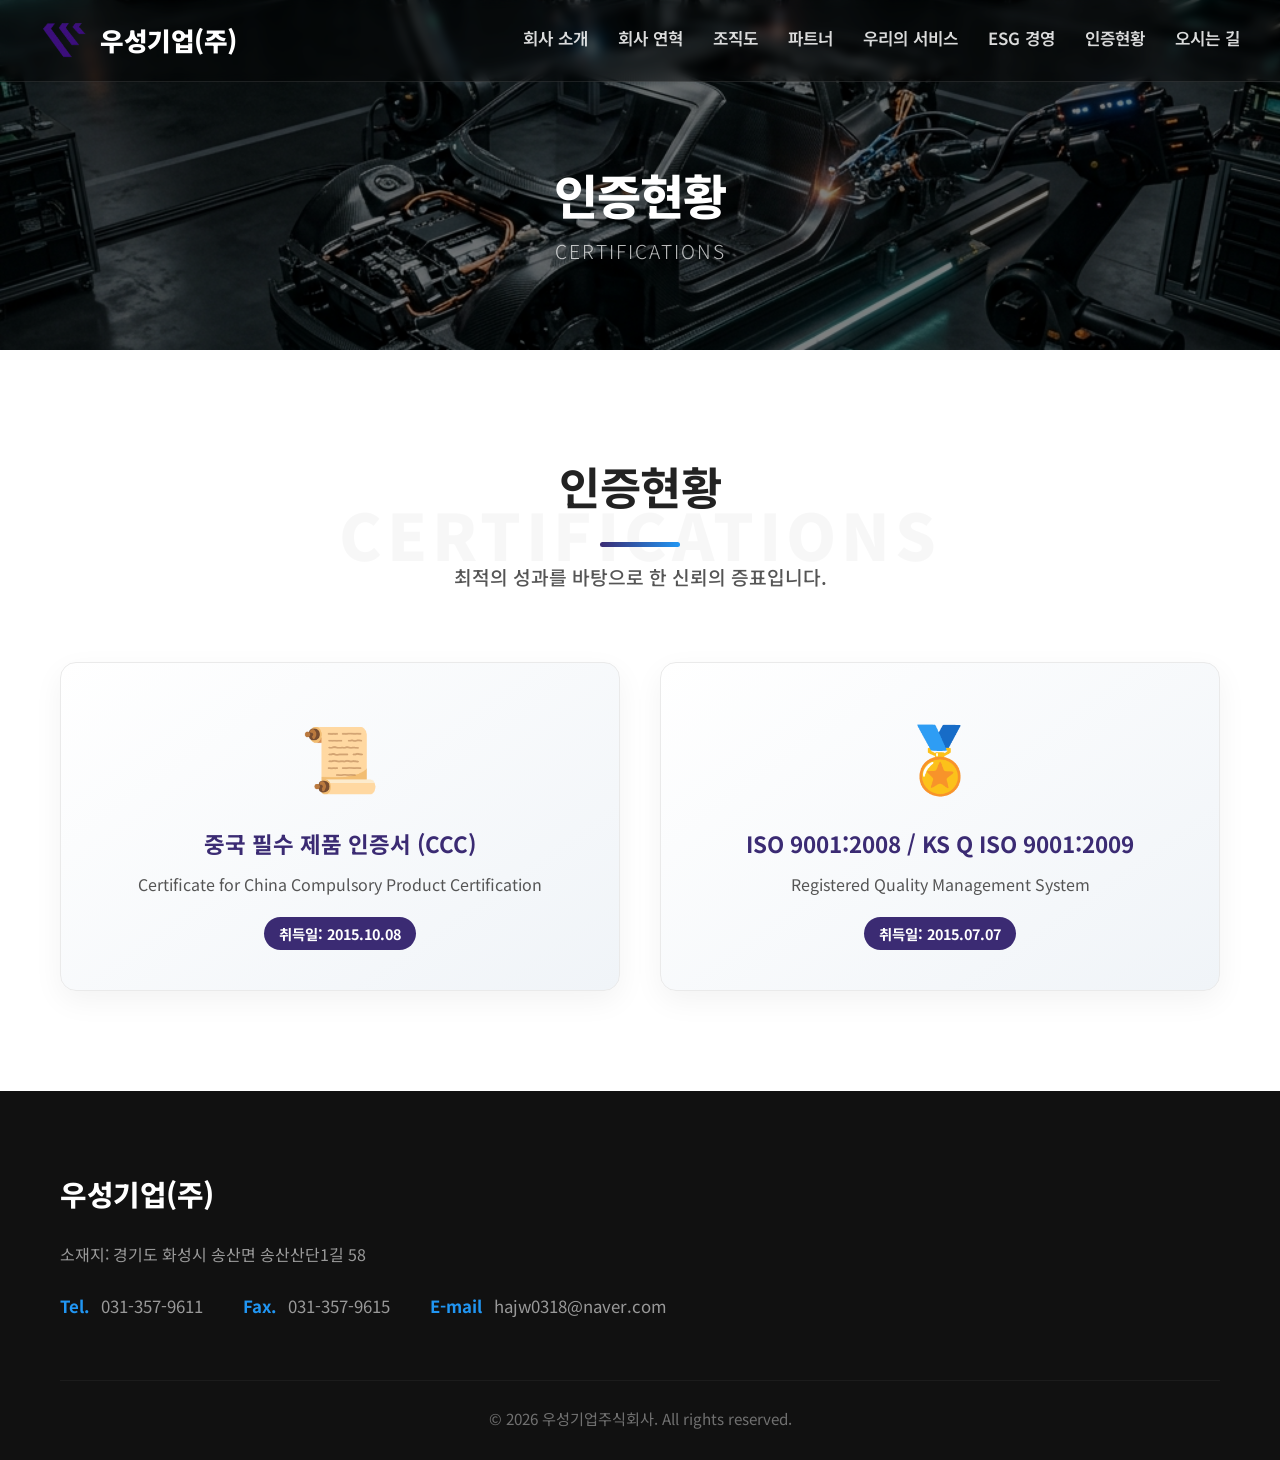
==== certifications.html @ cf86daaf "Convert to multi-page layout with transparent header" ====
<!DOCTYPE html>
<html lang="ko">
<head>
    <meta charset="UTF-8">
    <meta name="viewport" content="width=device-width, initial-scale=1.0">
    <title>우성기업(주) - 최고의 기술력과 최고의 노하우를 더합니다</title>
    <meta name="description" content="자동차부품 제조회사로, 차량의 소음이나 열 방출에 따른 방음/방열관리의 제품을 생산하고 있습니다.">
    <link rel="stylesheet" href="style.css">
    <link rel="preconnect" href="https://fonts.googleapis.com">
    <link rel="preconnect" href="https://fonts.gstatic.com" crossorigin>
    <link href="https://fonts.googleapis.com/css2?family=Noto+Sans+KR:wght@300;400;500;700;900&display=swap" rel="stylesheet">
</head>
<body>
    <header class="header">
        <div class="container header-container">
            <a href="#" class="logo">
                <img src="assets/logo.png" alt="우성기업 로고" class="header-logo">
                우성기업(주)
            </a>
            <nav class="nav">
                <a href="index.html">회사 소개</a>
                <a href="history.html">회사 연혁</a>
                <a href="organization.html">조직도</a>
                <a href="partners.html">파트너</a>
                <a href="services.html">우리의 서비스</a>
                <a href="esg.html">ESG 경영</a>
                <a href="certifications.html">인증현황</a>
                <a href="#contact">오시는 길</a>
            </nav>
        </div>
    </header>
    <section class="hero-section">
        <div class="hero-overlay"></div>
        <div class="hero-content">
            <h1>인증현황</h1>
            <p>CERTIFICATIONS</p>
        </div>
    </section>
    <main>
<section id="certifications" class="section certifications-section">
            <div class="container">
                <div class="section-header">
                    <h2>인증현황</h2>
                    <div class="divider"></div>
                    <p class="en-title" style="margin-top: -65px;">CERTIFICATIONS</p>
                    <p class="section-subtitle">최적의 성과를 바탕으로 한 신뢰의 증표입니다.</p>
                </div>
                <div class="certs-grid">
                    <div class="cert-card">
                        <div class="cert-icon">📜</div>
                        <h3>중국 필수 제품 인증서 (CCC)</h3>
                        <p>Certificate for China Compulsory Product Certification</p>
                        <span class="cert-date">취득일: 2015.10.08</span>
                    </div>
                    <div class="cert-card">
                        <div class="cert-icon">🏅</div>
                        <h3>ISO 9001:2008 / KS Q ISO 9001:2009</h3>
                        <p>Registered Quality Management System</p>
                        <span class="cert-date">취득일: 2015.07.07</span>
                    </div>
                </div>
            </div>
        </section>
    </main>

    <footer id="contact" class="footer">
        <div class="container footer-container">
            <div class="footer-info">
                <h3>우성기업(주)</h3>
                <p>소재지: 경기도 화성시 송산면 송산산단1길 58</p>
                <div class="contact-details">
                    <span><strong>Tel.</strong> 031-357-9611</span>
                    <span><strong>Fax.</strong> 031-357-9615</span>
                    <span><strong>E-mail</strong> hajw0318@naver.com</span>
                </div>
            </div>
            <div class="footer-copyright">
                &copy; 2026 우성기업주식회사. All rights reserved.
            </div>
        </div>
    </footer>
</body>
</html>
---- style.css ----
:root {
    --primary-color: #3b2b73;
    --secondary-color: #0d47a1;
    --accent-color: #2196f3;
    --text-dark: #222222;
    --text-light: #555555;
    --bg-light: #f4f6f9;
    --white: #ffffff;
    --border-color: #eaeaea;
    --transition: all 0.3s cubic-bezier(0.25, 0.8, 0.25, 1);
}

* {
    margin: 0;
    padding: 0;
    box-sizing: border-box;
}

body {
    font-family: 'Noto Sans KR', sans-serif;
    color: var(--text-dark);
    line-height: 1.6;
    background-color: var(--white);
    overflow-x: hidden;
}

html {
    scroll-behavior: smooth;
}

.container {
    max-width: 1200px;
    margin: 0 auto;
    padding: 0 20px;
}

/* Header */
.header {
    background-color: rgba(0, 0, 0, 0.4);
    backdrop-filter: blur(5px);
    -webkit-backdrop-filter: blur(5px);
    position: absolute;
    top: 0;
    width: 100%;
    z-index: 1000;
    border-bottom: 1px solid rgba(255, 255, 255, 0.1);
}

.header-container {
    display: flex;
    justify-content: space-between;
    align-items: center;
    padding: 20px 0;
}

.logo {
    font-size: 1.6rem;
    font-weight: 900;
    color: var(--white);
    text-decoration: none;
    letter-spacing: -0.5px;
    display: flex;
    align-items: center;
    gap: 10px;
}

.header-logo {
    height: 40px;
    width: auto;
}

.nav {
    display: flex;
    gap: 30px;
}

.nav a {
    text-decoration: none;
    color: rgba(255, 255, 255, 0.85);
    font-weight: 600;
    transition: var(--transition);
    font-size: 1.05rem;
    position: relative;
    padding-bottom: 5px;
}

.nav a:hover {
    color: #9C27B0; /* Purple color */
}

.nav a::after {
    content: '';
    position: absolute;
    bottom: 0;
    left: 0;
    width: 0;
    height: 2px;
    background-color: var(--accent-color);
    transition: var(--transition);
}

.nav a:hover::after {
    width: 100%;
}

/* Hero Section */
.hero {
    height: 100vh;
    background: linear-gradient(to right, rgba(10, 15, 30, 0.8), rgba(20, 30, 60, 0.6)), url('https://images.unsplash.com/photo-1581092334651-ddf26d9a09d0?ixlib=rb-4.0.3&auto=format&fit=crop&w=2000&q=80') center/cover no-repeat fixed;
    display: flex;
    align-items: center;
    justify-content: center;
    text-align: center;
    color: var(--white);
    padding-top: 80px;
}

.hero-content h1 {
    font-size: 4rem;
    font-weight: 800;
    margin-bottom: 25px;
    line-height: 1.3;
    letter-spacing: -1px;
    animation: fadeInUp 1s ease-out;
}

.hero-content p {
    font-size: 1.6rem;
    font-weight: 300;
    opacity: 0.9;
    letter-spacing: 2px;
    animation: fadeInUp 1s ease-out 0.3s backwards;
}

/* Hero Section for Multi-page */
.hero-section {
    position: relative;
    height: 350px;
    background-image: url('assets/hero-bg.png');
    background-size: cover;
    background-position: center;
    display: flex;
    align-items: center;
    justify-content: center;
    color: var(--white);
    text-align: center;
    padding-top: 80px; /* offset for absolute header */
}

.hero-overlay {
    position: absolute;
    top: 0;
    left: 0;
    width: 100%;
    height: 100%;
    background: rgba(0, 0, 0, 0.5);
    z-index: 1;
}

.hero-content {
    position: relative;
    z-index: 2;
}

.hero-content h1 {
    font-size: 3rem;
    font-weight: 800;
    margin-bottom: 10px;
}

.hero-content p {
    font-size: 1.2rem;
    color: rgba(255, 255, 255, 0.8);
}

/* Sections */
.section {
    padding: 100px 0;
}

.alt-bg {
    background-color: var(--bg-light);
}

.section-header {
    margin-bottom: 70px;
    position: relative;
    text-align: center;
}

.section-header h2 {
    font-size: 2.8rem;
    font-weight: 700;
    color: var(--text-dark);
    margin-bottom: 20px;
    letter-spacing: -0.5px;
}

.divider {
    width: 80px;
    height: 5px;
    background: linear-gradient(90deg, var(--primary-color), var(--accent-color));
    border-radius: 3px;
    margin: 0 auto;
}

/* About Section */
.about-grid {
    display: grid;
    grid-template-columns: 1fr 1fr;
    gap: 60px;
    align-items: center;
}

.about-text h3 {
    font-size: 2.2rem;
    color: var(--primary-color);
    margin-bottom: 20px;
    font-weight: 800;
}

.about-text .subtitle {
    font-size: 1.15rem;
    color: var(--text-light);
    margin-bottom: 40px;
    line-height: 1.8;
}

.info-list {
    list-style: none;
    background: var(--bg-light);
    padding: 30px;
    border-radius: 16px;
    box-shadow: 0 5px 15px rgba(0,0,0,0.02);
}

.info-list li {
    padding: 15px 0;
    border-bottom: 1px solid var(--border-color);
    display: flex;
    font-size: 1.05rem;
}

.info-list li:last-child {
    border-bottom: none;
}

.info-list li strong {
    width: 130px;
    color: var(--secondary-color);
    font-weight: 700;
}

.about-features {
    display: grid;
    grid-template-columns: 1fr 1fr;
    gap: 25px;
}

.feature-card {
    background: var(--white);
    padding: 40px 20px;
    border-radius: 20px;
    box-shadow: 0 10px 40px rgba(0,0,0,0.04);
    text-align: center;
    transition: var(--transition);
    border: 1px solid rgba(0,0,0,0.02);
}

.feature-card:hover {
    transform: translateY(-10px);
    border-color: var(--accent-color);
    box-shadow: 0 20px 50px rgba(33, 150, 243, 0.15);
}

.feature-icon {
    font-size: 3rem;
    margin-bottom: 20px;
    display: inline-block;
    transition: var(--transition);
}

.feature-card:hover .feature-icon {
    transform: scale(1.1);
}

.feature-card h4 {
    font-size: 1.3rem;
    margin-bottom: 12px;
    color: var(--secondary-color);
    font-weight: 700;
}

.feature-card p {
    color: var(--text-light);
    font-size: 1rem;
}

/* History Timeline */
.timeline {
    position: relative;
    max-width: 900px;
    margin: 0 auto;
}

.timeline::before {
    content: '';
    position: absolute;
    top: 0;
    left: 150px;
    height: 100%;
    width: 2px;
    background: var(--border-color);
}

.timeline-item {
    display: flex;
    margin-bottom: 40px;
    position: relative;
    transition: var(--transition);
}

.timeline-item:hover {
    transform: translateX(10px);
}

.timeline-date {
    width: 150px;
    padding-right: 40px;
    text-align: right;
    font-weight: 800;
    color: var(--accent-color);
    font-size: 1.3rem;
    flex-shrink: 0;
    position: relative;
    padding-top: 15px;
}

.timeline-date::after {
    content: '';
    position: absolute;
    right: -8px;
    top: 20px;
    width: 18px;
    height: 18px;
    border-radius: 50%;
    background: var(--white);
    border: 4px solid var(--accent-color);
    z-index: 1;
    transition: var(--transition);
}

.timeline-item:hover .timeline-date::after {
    background: var(--accent-color);
    box-shadow: 0 0 10px rgba(33,150,243,0.5);
}

.timeline-content {
    padding-left: 40px;
    color: var(--text-dark);
    font-size: 1.1rem;
    background: var(--white);
    padding: 25px 35px;
    border-radius: 12px;
    box-shadow: 0 8px 25px rgba(0,0,0,0.04);
    width: 100%;
    margin-left: 20px;
    border-left: 4px solid transparent;
    transition: var(--transition);
}

.timeline-item:hover .timeline-content {
    border-left-color: var(--primary-color);
    box-shadow: 0 12px 35px rgba(0,0,0,0.08);
}

/* Organization Chart */
.org-section .section-header {
    margin-bottom: 100px;
}

.en-title {
    font-size: 4rem;
    font-weight: 900;
    color: rgba(0,0,0,0.03);
    margin-top: -55px;
    text-transform: uppercase;
    letter-spacing: 5px;
    position: absolute;
    width: 100%;
    left: 0;
    z-index: -1;
}

.org-chart {
    display: flex;
    flex-direction: column;
    align-items: center;
    margin-top: 60px;
}

.org-node {
    background: linear-gradient(135deg, var(--primary-color), var(--secondary-color));
    color: var(--white);
    padding: 25px 45px;
    border-radius: 12px;
    text-align: center;
    box-shadow: 0 15px 35px rgba(59, 43, 115, 0.25);
    min-width: 280px;
    transition: var(--transition);
}

.org-node:hover {
    transform: translateY(-5px);
    box-shadow: 0 20px 45px rgba(59, 43, 115, 0.35);
}

.org-node.ceo {
    display: flex;
    flex-direction: column;
    margin-bottom: 40px;
}

.org-node.ceo .role {
    font-size: 1.3rem;
    font-weight: 800;
    margin-bottom: 8px;
    letter-spacing: 2px;
}

.org-node.ceo .name {
    font-size: 1.1rem;
    opacity: 0.9;
}

.org-branch-main {
    width: 3px;
    height: 50px;
    background: var(--accent-color);
    opacity: 0.5;
}

.org-node.research {
    background: linear-gradient(135deg, #8e24aa, #5e35b1);
    margin-bottom: 40px;
    padding: 20px 40px;
}

.org-teams {
    display: flex;
    justify-content: space-between;
    width: 100%;
    gap: 25px;
    position: relative;
    padding-top: 40px;
}

.org-teams::before {
    content: '';
    position: absolute;
    top: 0;
    left: 10%;
    width: 80%;
    height: 3px;
    background: var(--accent-color);
    opacity: 0.5;
}

.org-node.team {
    flex: 1;
    min-width: 0;
    padding: 20px 10px;
    font-size: 1.05rem;
    font-weight: 700;
    background: var(--white);
    color: var(--primary-color);
    border: 2px solid var(--border-color);
    box-shadow: 0 10px 25px rgba(0,0,0,0.03);
    position: relative;
}

.org-node.team:hover {
    background: var(--primary-color);
    color: var(--white);
    border-color: var(--primary-color);
}

.org-node.team::before {
    content: '';
    position: absolute;
    top: -40px;
    left: 50%;
    transform: translateX(-50%);
    width: 3px;
    height: 40px;
    background: var(--accent-color);
    opacity: 0.5;
}

/* Partners Section */
.section-subtitle {
    font-size: 1.2rem;
    color: var(--text-light);
    margin-top: 15px;
    font-weight: 500;
}

.partners-grid {
    display: grid;
    grid-template-columns: repeat(3, 1fr);
    gap: 30px;
    margin-top: 50px;
}

.partner-card {
    background: var(--white);
    padding: 30px;
    border-radius: 12px;
    text-align: center;
    font-size: 1.5rem;
    font-weight: 800;
    color: var(--text-dark);
    box-shadow: 0 5px 15px rgba(0,0,0,0.05);
    border: 1px solid var(--border-color);
    transition: var(--transition);
    display: flex;
    align-items: center;
    justify-content: center;
    height: 120px;
}

.partner-card:hover {
    transform: translateY(-5px);
    box-shadow: 0 15px 30px rgba(0,0,0,0.1);
    border-color: var(--primary-color);
    color: var(--primary-color);
}

.partner-card img {
    max-width: 80%;
    max-height: 80%;
    object-fit: contain;
}

/* Services Section */
.products-grid {
    display: grid;
    grid-template-columns: repeat(2, 1fr);
    gap: 40px;
    margin-top: 50px;
}

.product-card {
    background: var(--white);
    padding: 40px;
    border-radius: 16px;
    box-shadow: 0 10px 30px rgba(0,0,0,0.05);
    border-top: 4px solid var(--accent-color);
    transition: var(--transition);
    position: relative;
    overflow: hidden;
}

.product-card:hover {
    transform: translateY(-5px);
    box-shadow: 0 15px 40px rgba(0,0,0,0.1);
}

.product-number {
    position: absolute;
    top: -10px;
    right: 20px;
    font-size: 5rem;
    font-weight: 900;
    color: rgba(33, 150, 243, 0.1);
    z-index: 0;
}

.product-img {
    width: 100%;
    height: 180px;
    object-fit: contain;
    margin-bottom: 20px;
    position: relative;
    z-index: 1;
}

.product-card h3 {
    font-size: 1.6rem;
    color: var(--primary-color);
    margin-bottom: 15px;
    position: relative;
    z-index: 1;
}

.product-card p {
    font-size: 1.1rem;
    color: var(--text-light);
    position: relative;
    z-index: 1;
}

/* ESG Section */
.esg-grid {
    display: grid;
    grid-template-columns: repeat(3, 1fr);
    gap: 30px;
    margin-top: 50px;
}

.esg-card {
    background: var(--white);
    padding: 40px 30px;
    border-radius: 16px;
    box-shadow: 0 10px 30px rgba(0,0,0,0.05);
    text-align: center;
    transition: var(--transition);
    border-top: 4px solid transparent;
}

.esg-card.environment {
    border-top-color: #4CAF50;
}

.esg-card.social {
    border-top-color: #2196F3;
}

.esg-card.governance {
    border-top-color: #9C27B0;
}

.esg-card:hover {
    transform: translateY(-10px);
    box-shadow: 0 15px 40px rgba(0,0,0,0.1);
}

.esg-icon {
    font-size: 3.5rem;
    margin-bottom: 20px;
}

.esg-card h3 {
    font-size: 1.5rem;
    color: var(--primary-color);
    margin-bottom: 15px;
}

.esg-card p {
    color: var(--text-light);
    font-size: 1.05rem;
}

/* Certifications Section */
.certs-grid {
    display: grid;
    grid-template-columns: repeat(2, 1fr);
    gap: 40px;
    margin-top: 50px;
}

.cert-card {
    background: linear-gradient(145deg, #ffffff, #f0f4f8);
    padding: 40px;
    border-radius: 16px;
    box-shadow: 0 10px 30px rgba(0,0,0,0.05);
    border: 1px solid var(--border-color);
    transition: var(--transition);
    display: flex;
    flex-direction: column;
    align-items: center;
    text-align: center;
}

.cert-card:hover {
    transform: translateY(-5px);
    box-shadow: 0 15px 40px rgba(0,0,0,0.1);
    border-color: var(--secondary-color);
}

.cert-icon {
    font-size: 4rem;
    margin-bottom: 20px;
}

.cert-card h3 {
    font-size: 1.4rem;
    color: var(--primary-color);
    margin-bottom: 10px;
}

.cert-card p {
    color: var(--text-light);
    font-size: 1rem;
    margin-bottom: 20px;
    flex-grow: 1;
}

.cert-date {
    display: inline-block;
    background: var(--primary-color);
    color: var(--white);
    padding: 5px 15px;
    border-radius: 20px;
    font-size: 0.9rem;
    font-weight: 700;
}

/* Footer */
.footer {
    background-color: #111111;
    color: #999999;
    padding: 80px 0 30px;
}

.footer-info h3 {
    color: var(--white);
    font-size: 1.8rem;
    margin-bottom: 25px;
    font-weight: 800;
    letter-spacing: -0.5px;
}

.contact-details {
    display: flex;
    gap: 40px;
    margin-top: 25px;
    flex-wrap: wrap;
}

.contact-details span {
    display: flex;
    align-items: center;
    gap: 12px;
    font-size: 1.05rem;
}

.contact-details strong {
    color: var(--accent-color);
    font-weight: 700;
}

.footer-copyright {
    margin-top: 60px;
    padding-top: 25px;
    border-top: 1px solid #222222;
    text-align: center;
    font-size: 0.95rem;
    opacity: 0.7;
}

/* Animations */
@keyframes fadeInUp {
    from {
        opacity: 0;
        transform: translateY(40px);
    }
    to {
        opacity: 1;
        transform: translateY(0);
    }
}

/* Responsive */
@media (max-width: 1024px) {
    .about-grid {
        grid-template-columns: 1fr;
        gap: 50px;
    }
    .about-text {
        text-align: center;
    }
    .info-list li {
        justify-content: center;
    }
    .org-teams {
        flex-wrap: wrap;
        justify-content: center;
    }
    .org-teams::before {
        display: none;
    }
    .org-node.team {
        flex: 0 0 calc(33.333% - 25px);
        margin-top: 20px;
    }
    .org-node.team::before {
        display: none;
    }
    .partners-grid {
        grid-template-columns: repeat(2, 1fr);
    }
    .esg-grid {
        grid-template-columns: 1fr;
    }
}

@media (max-width: 768px) {
    .nav {
        display: none;
    }
    .hero-content h1 {
        font-size: 2.8rem;
    }
    .hero-content p {
        font-size: 1.3rem;
    }
    .section {
        padding: 80px 0;
    }
    .section-header h2 {
        font-size: 2.2rem;
    }
    .timeline::before {
        left: 30px;
    }
    .timeline-date {
        width: 100%;
        text-align: left;
        padding-bottom: 15px;
        padding-left: 60px;
        padding-top: 0;
    }
    .timeline-date::after {
        left: 21px;
        top: 3px;
    }
    .timeline-item {
        flex-direction: column;
    }
    .timeline-content {
        margin-left: 60px;
        width: auto;
    }
    .timeline-item:hover {
        transform: none;
    }
    .org-node.team {
        flex: 0 0 calc(50% - 25px);
    }
    .partners-grid {
        grid-template-columns: 1fr;
    }
    .products-grid {
        grid-template-columns: 1fr;
    }
    .certs-grid {
        grid-template-columns: 1fr;
    }
}

@media (max-width: 576px) {
    .hero-content h1 {
        font-size: 2.2rem;
    }
    .about-features {
        grid-template-columns: 1fr;
    }
    .org-node.team {
        flex: 0 0 100%;
    }
    .contact-details {
        flex-direction: column;
        gap: 15px;
    }
    .org-node {
        min-width: 200px;
    }
}
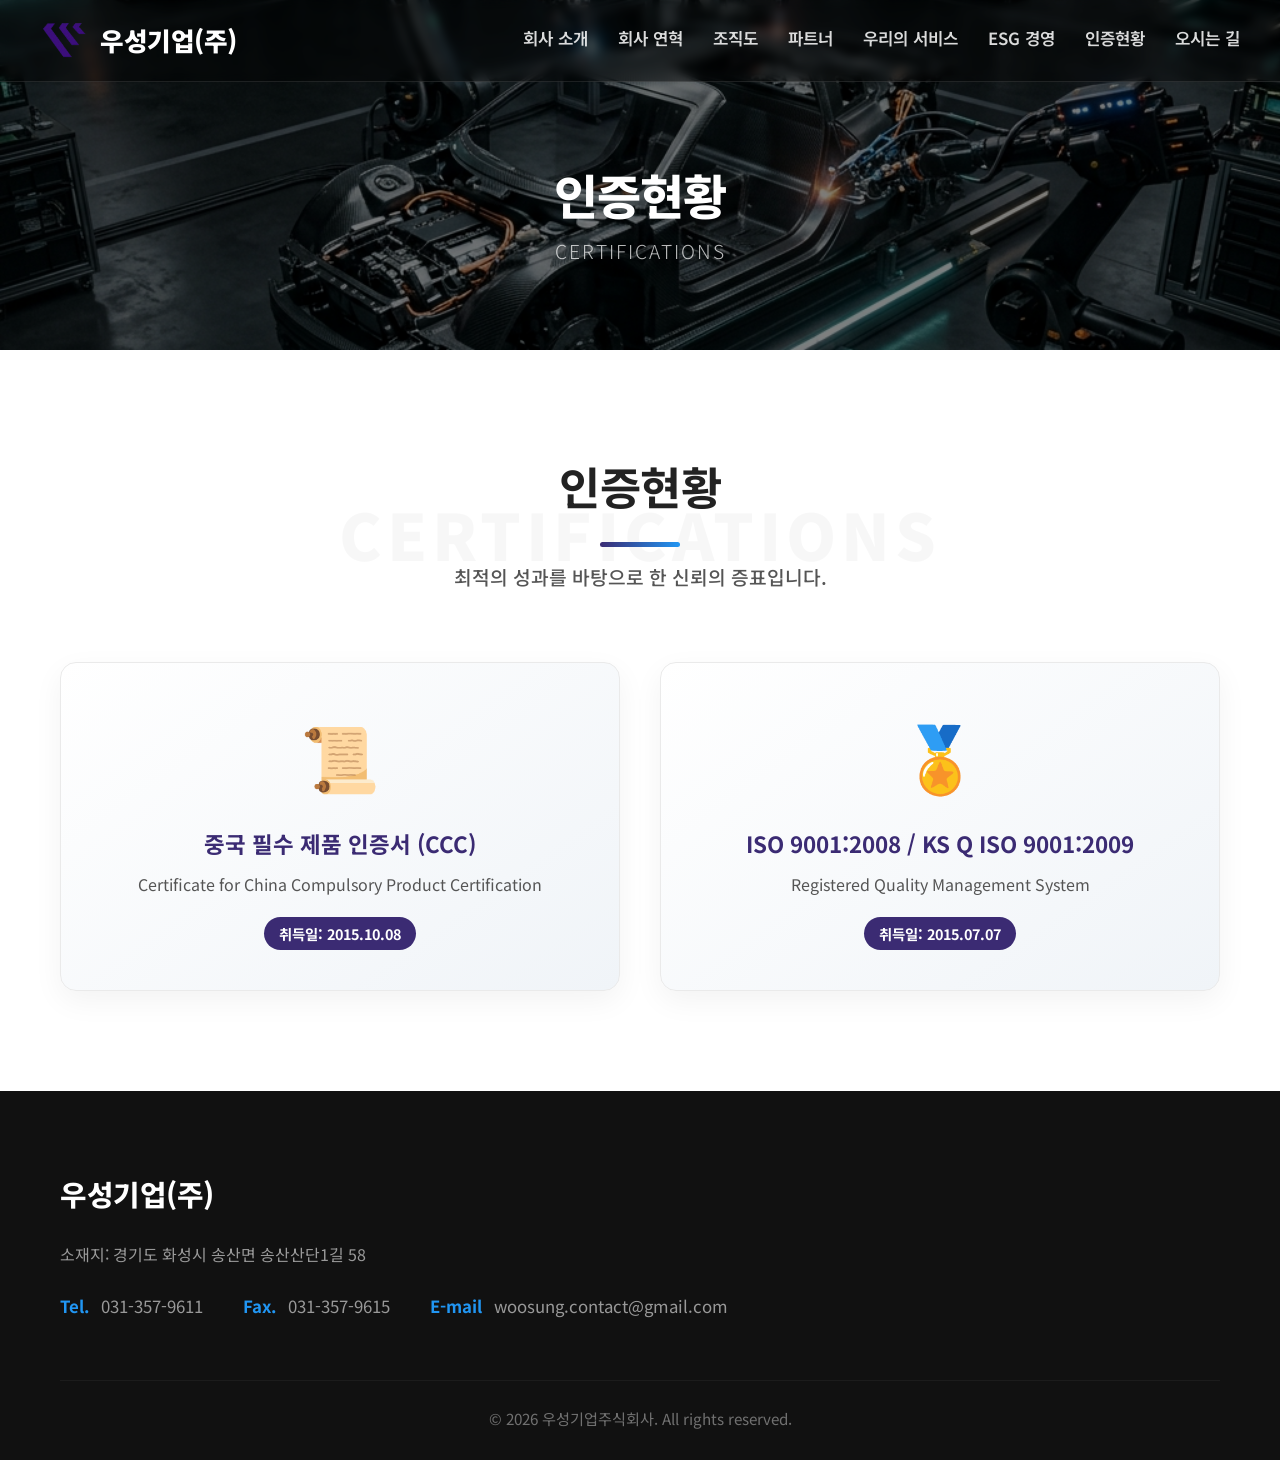
==== commit 99be9fec: "Update contact email to woosung.contact@gmail.com" ====
--- a/certifications.html
+++ b/certifications.html
@@ -27,6 +27,11 @@
                 <a href="certifications.html">인증현황</a>
                 <a href="#contact">오시는 길</a>
             </nav>
+            <div class="burger-menu" id="burger-menu">
+                <span></span>
+                <span></span>
+                <span></span>
+            </div>
         </div>
     </header>
     <section class="hero-section">
@@ -71,7 +76,7 @@
                 <div class="contact-details">
                     <span><strong>Tel.</strong> 031-357-9611</span>
                     <span><strong>Fax.</strong> 031-357-9615</span>
-                    <span><strong>E-mail</strong> hajw0318@naver.com</span>
+                    <span><strong>E-mail</strong> woosung.contact@gmail.com</span>
                 </div>
             </div>
             <div class="footer-copyright">
@@ -79,5 +84,6 @@
             </div>
         </div>
     </footer>
+    <script src="script.js"></script>
 </body>
 </html>
--- a/style.css
+++ b/style.css
@@ -101,6 +101,33 @@
 
 .nav a:hover::after {
     width: 100%;
+}
+
+/* Burger Menu */
+.burger-menu {
+    display: none;
+    flex-direction: column;
+    cursor: pointer;
+    gap: 5px;
+    z-index: 1001;
+}
+
+.burger-menu span {
+    width: 25px;
+    height: 3px;
+    background-color: var(--white);
+    transition: all 0.3s ease;
+}
+
+/* Burger menu animation */
+.burger-menu.toggle span:nth-child(1) {
+    transform: rotate(-45deg) translate(-5px, 6px);
+}
+.burger-menu.toggle span:nth-child(2) {
+    opacity: 0;
+}
+.burger-menu.toggle span:nth-child(3) {
+    transform: rotate(45deg) translate(-5px, -6px);
 }
 
 /* Hero Section */
@@ -796,8 +823,28 @@
 }
 
 @media (max-width: 768px) {
+    .burger-menu {
+        display: flex;
+    }
+    
     .nav {
         display: none;
+        flex-direction: column;
+        position: absolute;
+        top: 100%;
+        left: 0;
+        width: 100%;
+        background-color: rgba(0, 0, 0, 0.9);
+        backdrop-filter: blur(10px);
+        padding: 20px 0;
+        box-sizing: border-box;
+        text-align: center;
+        gap: 20px;
+        box-shadow: 0 10px 20px rgba(0,0,0,0.2);
+    }
+    
+    .nav.active {
+        display: flex;
     }
     .hero-content h1 {
         font-size: 2.8rem;
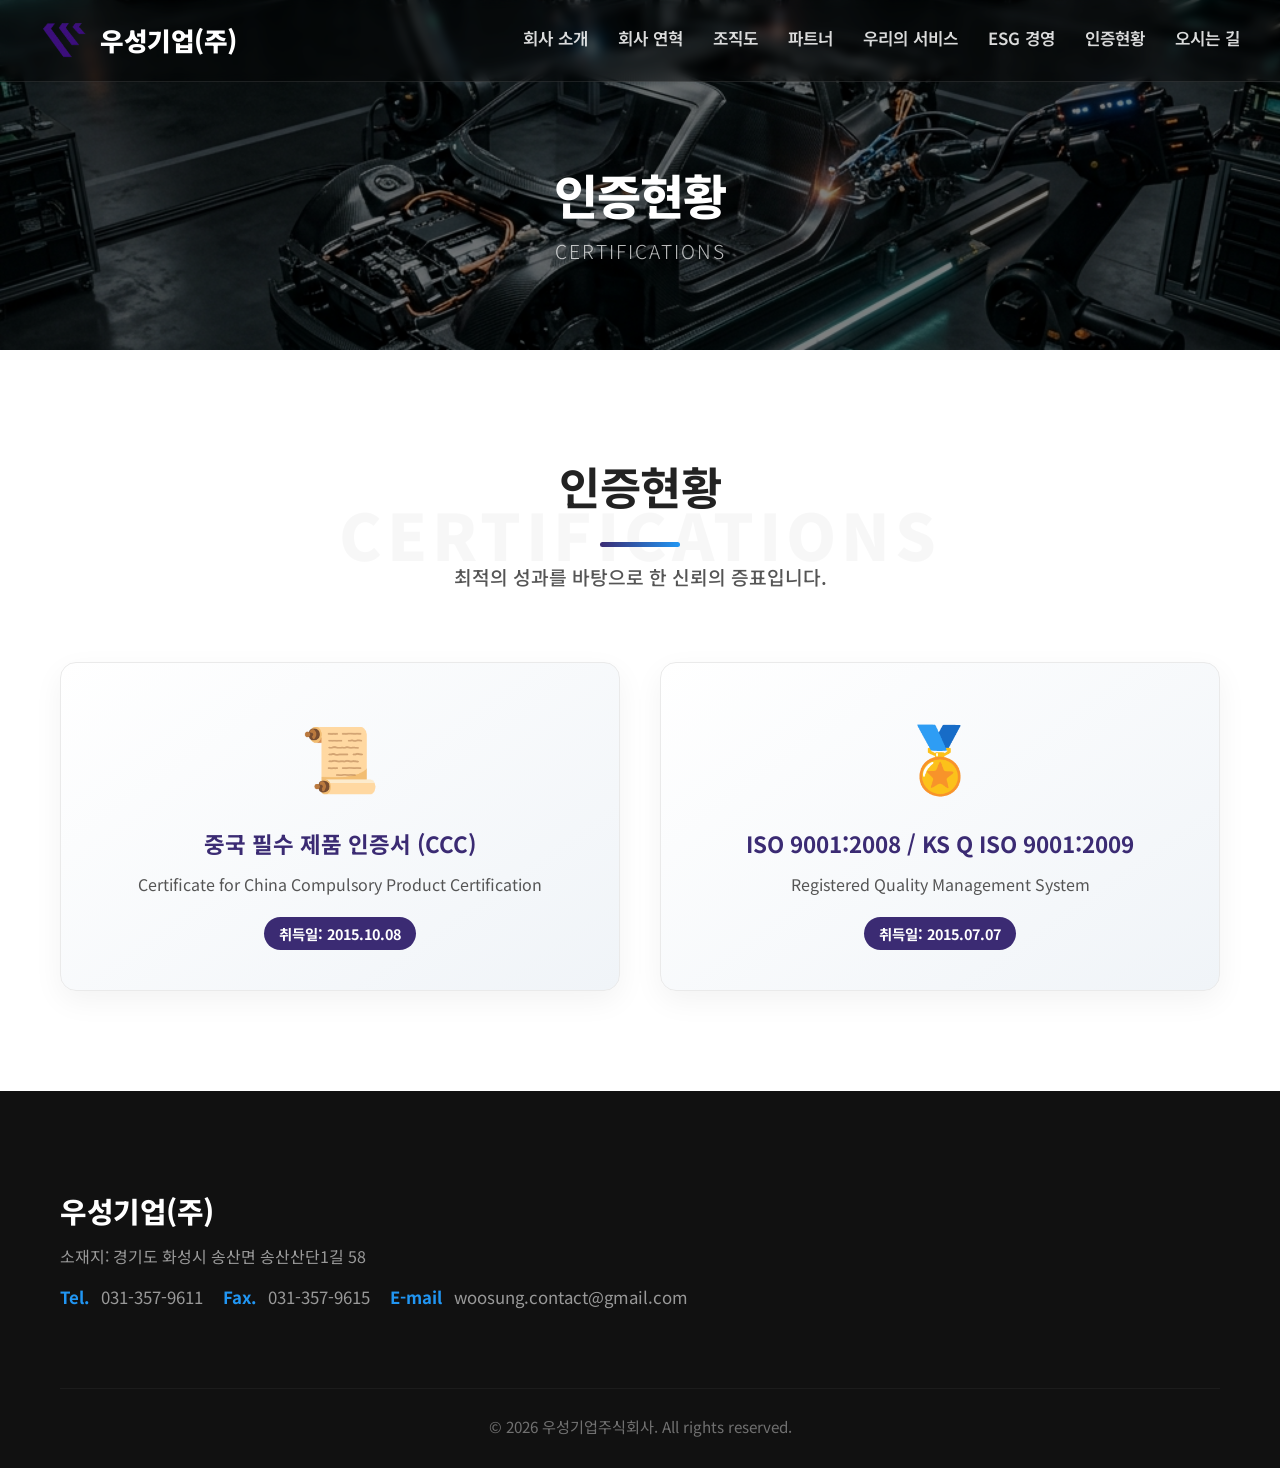
==== commit c8c51997: "Add Google Maps iframe to footer" ====
--- a/certifications.html
+++ b/certifications.html
@@ -70,13 +70,18 @@
 
     <footer id="contact" class="footer">
         <div class="container footer-container">
-            <div class="footer-info">
-                <h3>우성기업(주)</h3>
-                <p>소재지: 경기도 화성시 송산면 송산산단1길 58</p>
-                <div class="contact-details">
-                    <span><strong>Tel.</strong> 031-357-9611</span>
-                    <span><strong>Fax.</strong> 031-357-9615</span>
-                    <span><strong>E-mail</strong> woosung.contact@gmail.com</span>
+            <div class="footer-top" style="display: flex; justify-content: space-between; align-items: center; flex-wrap: wrap; gap: 20px; width: 100%;">
+                <div class="footer-info">
+                    <h3 style="margin-bottom: 10px;">우성기업(주)</h3>
+                    <p style="margin-bottom: 15px;">소재지: 경기도 화성시 송산면 송산산단1길 58</p>
+                    <div class="contact-details" style="display: flex; gap: 20px; flex-wrap: wrap; margin-top: 10px;">
+                        <span><strong style="color:var(--accent-color);">Tel.</strong> 031-357-9611</span>
+                        <span><strong style="color:var(--accent-color);">Fax.</strong> 031-357-9615</span>
+                        <span><strong style="color:var(--accent-color);">E-mail</strong> woosung.contact@gmail.com</span>
+                    </div>
+                </div>
+                <div class="footer-map">
+                    <iframe src="https://maps.google.com/maps?q=경기도%20화성시%20송산면%20송산산단1길%2058&t=&z=14&ie=UTF8&iwloc=&output=embed" width="300" height="150" style="border:0; border-radius: 8px;" allowfullscreen="" loading="lazy"></iframe>
                 </div>
             </div>
             <div class="footer-copyright">
